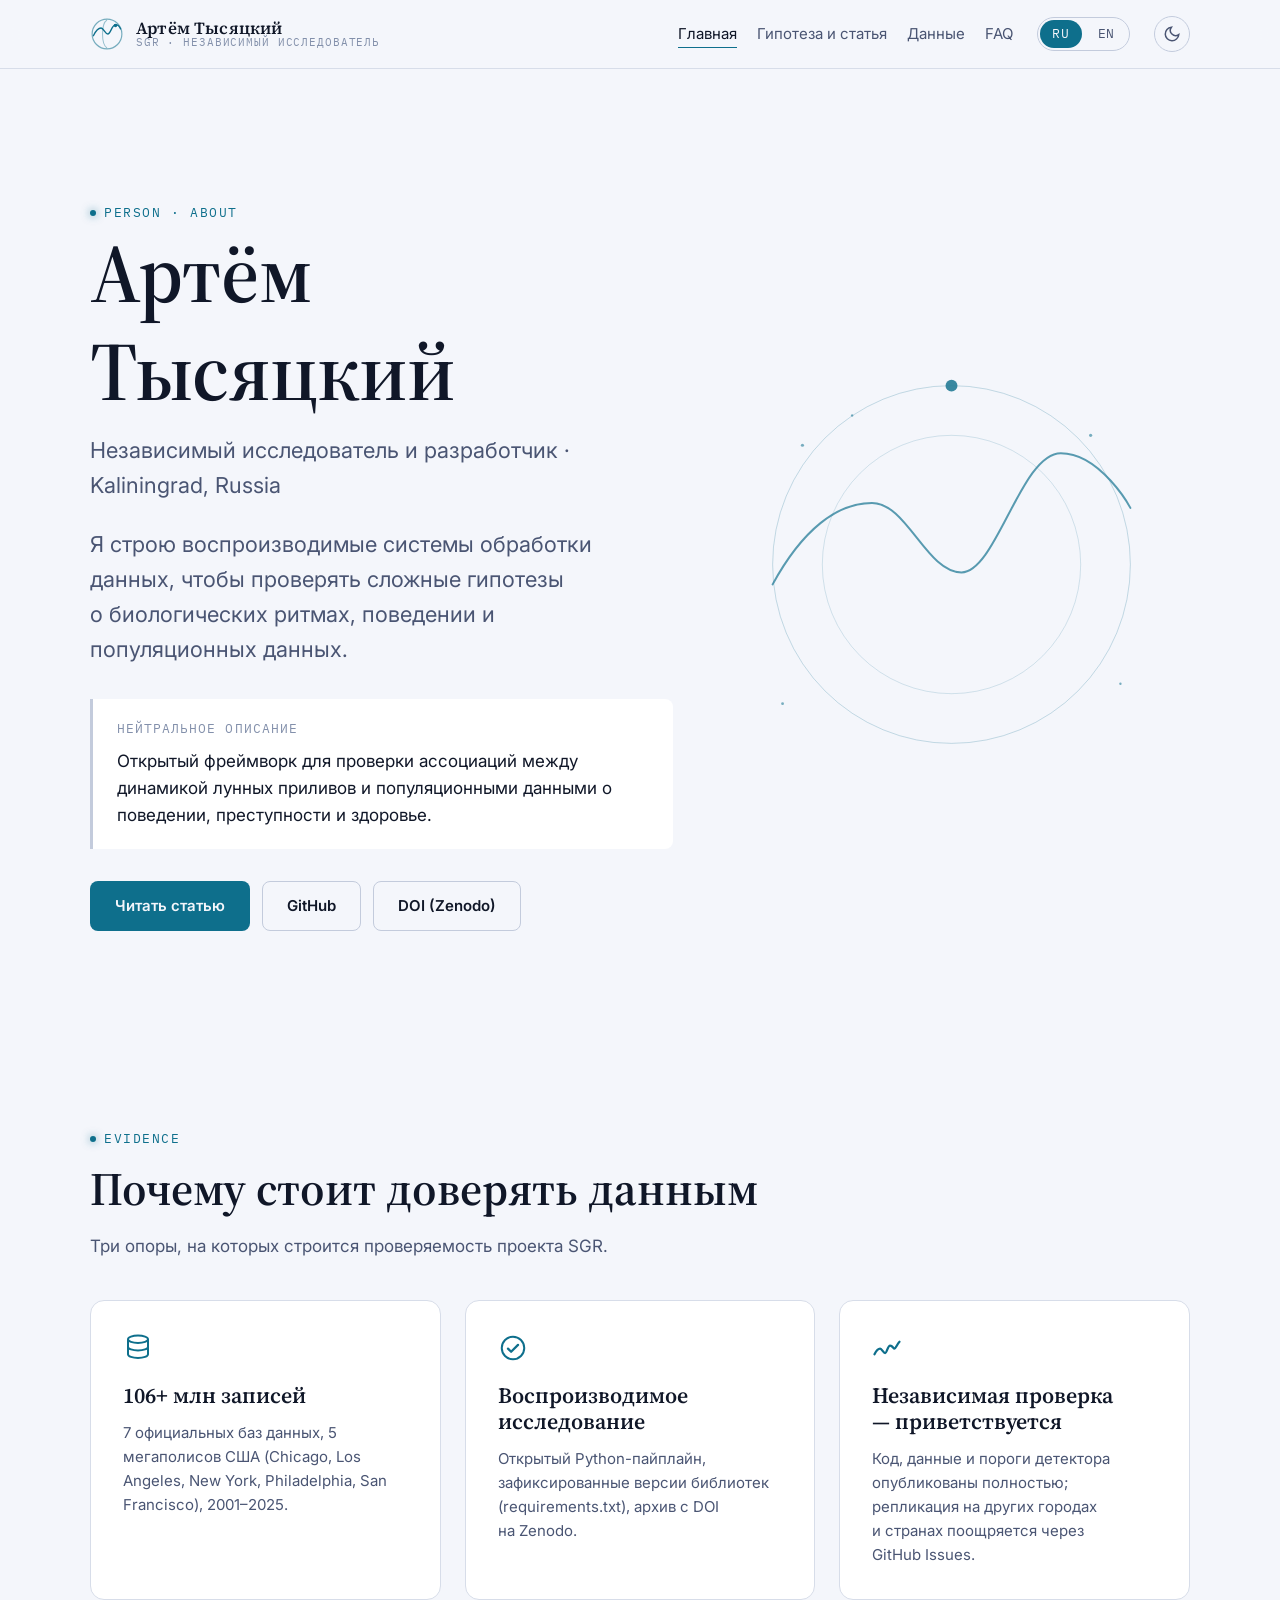
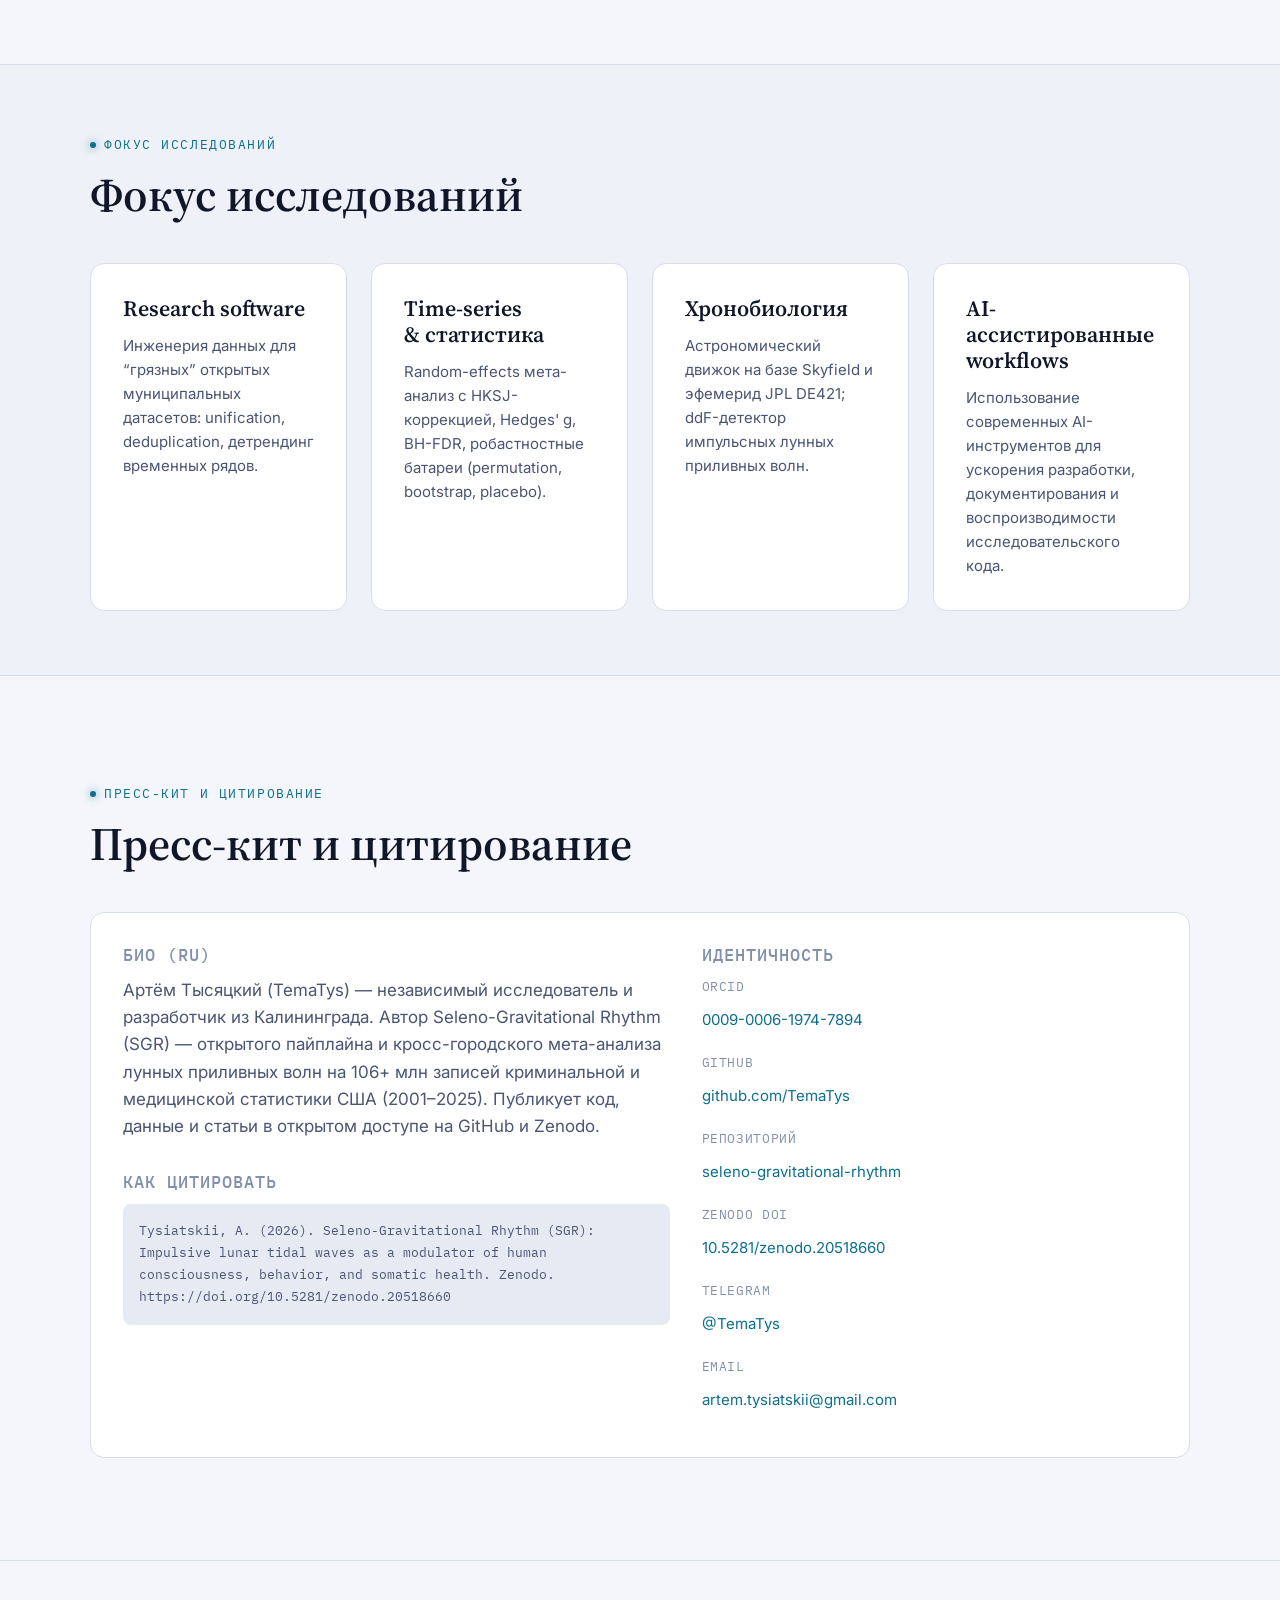
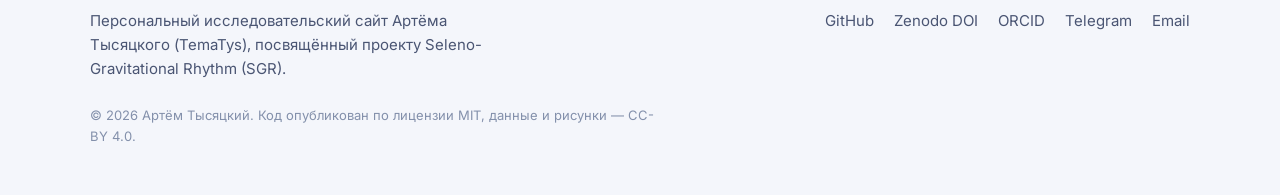
==== index.html @ 23eddc2a "Add files via upload" ====
<!DOCTYPE html>
<html lang="ru">
<head>
<meta charset="UTF-8">
<meta name="viewport" content="width=device-width, initial-scale=1.0">
<title>Артём Тысяцкий — независимый исследователь, автор Seleno-Gravitational Rhythm (SGR)</title>
<meta name="description" content="Артём Тысяцкий (TemaTys) — независимый исследователь и разработчик из Калининграда. Автор SGR: открытого пайплайна и кросс-городского мета-анализа 106+ млн записей о лунных приливных волнах, поведении и здоровье.">
<link rel="canonical" href="https://tysiatskii.com/">
<link rel="alternate" hreflang="ru" href="https://tysiatskii.com/">
<link rel="alternate" hreflang="en" href="https://tysiatskii.com/en/">
<link rel="alternate" hreflang="x-default" href="https://tysiatskii.com/">
<meta name="robots" content="index, follow, max-image-preview:large">
<meta property="og:type" content="profile">
<meta property="og:title" content="Артём Тысяцкий — независимый исследователь, автор Seleno-Gravitational Rhythm (SGR)">
<meta property="og:description" content="Артём Тысяцкий (TemaTys) — независимый исследователь и разработчик из Калининграда. Автор SGR: открытого пайплайна и кросс-городского мета-анализа 106+ млн записей о лунных приливных волнах, поведении и здоровье.">
<meta property="og:url" content="https://tysiatskii.com/">
<meta property="og:image" content="https://tysiatskii.com/assets/img/og-cover.png">
<meta property="og:locale" content="ru_RU">
<meta name="twitter:card" content="summary_large_image">
<meta name="twitter:title" content="Артём Тысяцкий — независимый исследователь, автор Seleno-Gravitational Rhythm (SGR)">
<meta name="twitter:description" content="Артём Тысяцкий (TemaTys) — независимый исследователь и разработчик из Калининграда. Автор SGR: открытого пайплайна и кросс-городского мета-анализа 106+ млн записей о лунных приливных волнах, поведении и здоровье.">
<meta name="twitter:image" content="https://tysiatskii.com/assets/img/og-cover.png">
<link rel="icon" type="image/png" sizes="32x32" href="assets/img/favicon-32.png">
<link rel="apple-touch-icon" href="assets/img/apple-touch-icon.png">
<link rel="preconnect" href="https://fonts.googleapis.com">
<link rel="preconnect" href="https://fonts.gstatic.com" crossorigin>
<link href="https://fonts.googleapis.com/css2?family=Source+Serif+4:opsz,wght@8..60,400;8..60,600;8..60,700&family=Inter:wght@400;500;600;700&family=IBM+Plex+Mono:wght@400;500&display=swap" rel="stylesheet">
<link rel="stylesheet" href="assets/css/tokens.css">
<link rel="stylesheet" href="assets/css/base.css">
<link rel="stylesheet" href="assets/css/main.css">
<script type="application/ld+json">{"@context": "https://schema.org", "@type": "Person", "@id": "https://tysiatskii.com/#person", "name": "Artem Tysiatskii", "alternateName": ["Артём Тысяцкий", "TemaTys"], "jobTitle": "Independent researcher and software developer", "description": "Артём Тысяцкий (TemaTys) — независимый исследователь и разработчик из Калининграда. Автор Seleno-Gravitational Rhythm (SGR) — открытого пайплайна и кросс-городского мета-анализа лунных приливных волн на 106+ млн записей криминальной и медицинской статистики США (2001–2025). Публикует код, данные и статьи в открытом доступе на GitHub и Zenodo.", "url": "https://tysiatskii.com/", "email": "mailto:artem.tysiatskii@gmail.com", "address": {"@type": "PostalAddress", "addressLocality": "Kaliningrad", "addressCountry": "RU"}, "sameAs": ["https://github.com/TemaTys", "https://github.com/TemaTys/seleno-gravitational-rhythm", "https://orcid.org/0009-0006-1974-7894", "https://doi.org/10.5281/zenodo.20518660", "https://t.me/TemaTys"]}</script>
</head>
<body>
<a class="skip-link" href="#main">Перейти к содержимому</a>
<header class="site-header" data-site-header>
  <div class="wrap site-header__inner">
    <a class="brand" href="index.html">
      <svg class="brand__mark" viewBox="0 0 40 40" fill="none" xmlns="http://www.w3.org/2000/svg" aria-hidden="true">
  <circle cx="20" cy="20" r="17.5" stroke="currentColor" stroke-width="1.4" opacity="0.55"/>
  <path d="M20 3.5C13 8 13 32 20 36.5" stroke="currentColor" stroke-width="1.2" opacity="0.4"/>
  <path d="M4 22c3-6 6-9 9-9s5 7 8 7 5-11 9-11 6 5 6 5" stroke="currentColor" stroke-width="1.6" stroke-linecap="round" stroke-linejoin="round"/>
  <circle cx="30" cy="10" r="2" fill="currentColor"/>
</svg>
      <span class="brand__text">
        <span class="brand__name">Артём Тысяцкий</span>
        <span class="brand__tag">SGR &middot; Независимый исследователь</span>
      </span>
    </a>
    <nav class="main-nav" aria-label="Primary">
      <ul class="main-nav__list">
          <li><a href="index.html" aria-current="page">Главная</a></li>
          <li><a href="hypothesis/index.html">Гипотеза и статья</a></li>
          <li><a href="data/index.html">Данные</a></li>
          <li><a href="faq/index.html">FAQ</a></li>
      </ul>
      <div class="lang-switch" role="group" aria-label="Language">
          <a href="index.html" aria-current="true">RU</a>
          <a href="en/index.html" aria-current="false">EN</a>
        </div>
      <button class="theme-toggle" data-theme-toggle aria-label="Toggle theme" type="button"></button>
      <button class="nav-toggle" data-nav-toggle aria-label="Toggle menu" aria-expanded="false" type="button">
        <svg width="20" height="20" viewBox="0 0 24 24" fill="none" stroke="currentColor" stroke-width="2"><path d="M3 6h18M3 12h18M3 18h18"/></svg>
      </button>
    </nav>
  </div>
</header>
<main id="main">

<section class="hero">
  <div class="wrap hero__grid" style="grid-template-columns: 1.1fr 0.9fr;">
    <div>
      <span class="eyebrow">Person &middot; About</span>
      <h1>Артём Тысяцкий</h1>
      <p style="font-size:var(--text-lg);color:var(--color-text-muted);margin-top:var(--space-3)">Независимый исследователь и разработчик &middot; Kaliningrad, Russia</p>
      <p class="hero__lede">Я строю воспроизводимые системы обработки данных, чтобы проверять сложные гипотезы о биологических ритмах, поведении и популяционных данных.</p>
      <div class="voice-block" style="margin-top:var(--space-8)">
        <span class="voice-block__label">Нейтральное описание</span>
        <p style="margin-top:0">Открытый фреймворк для проверки ассоциаций между динамикой лунных приливов и популяционными данными о поведении, преступности и здоровье.</p>
      </div>
      <div class="btn-row" style="margin-top:var(--space-8)">
        <a class="btn btn--primary" href="hypothesis/index.html">Читать статью</a>
        <a class="btn btn--outline" href="https://github.com/TemaTys/seleno-gravitational-rhythm">GitHub</a>
        <a class="btn btn--outline" href="https://doi.org/10.5281/zenodo.20518660">DOI (Zenodo)</a>
      </div>
    </div>
    <div class="hero__visual">
      <svg class="orbit-svg" viewBox="0 0 480 480" fill="none" xmlns="http://www.w3.org/2000/svg" role="img" aria-label="">
  <circle cx="240" cy="240" r="180" stroke="currentColor" stroke-width="1" opacity="0.25"/>
  <circle cx="240" cy="240" r="130" stroke="currentColor" stroke-width="1" opacity="0.18"/>
  <circle cx="240" cy="60" r="6" fill="currentColor" opacity="0.9"/>
  <path d="M60 260c30-55 65-82 100-82s55 70 90 70 60-120 100-120 70 55 70 55"
        stroke="currentColor" stroke-width="2" stroke-linecap="round" fill="none" opacity="0.75"/>
  <g opacity="0.6">
    <circle cx="90" cy="120" r="1.6" fill="currentColor"/>
    <circle cx="140" cy="90" r="1.2" fill="currentColor"/>
    <circle cx="380" cy="110" r="1.6" fill="currentColor"/>
    <circle cx="410" cy="360" r="1.2" fill="currentColor"/>
    <circle cx="70" cy="380" r="1.4" fill="currentColor"/>
  </g>
</svg>
    </div>
  </div>
</section>

<section class="section section--tight">
  <div class="wrap">
    <div class="section-head">
      <span class="eyebrow">Evidence</span>
      <h2>Почему стоит доверять данным</h2>
      <p>Три опоры, на которых строится проверяемость проекта SGR.</p>
    </div>
    <div class="card-grid">
      <div class="card">
        <svg class="card__icon" viewBox="0 0 24 24" fill="none" xmlns="http://www.w3.org/2000/svg" aria-hidden="true">
  <ellipse cx="12" cy="5" rx="8" ry="3" stroke="currentColor" stroke-width="1.6"/>
  <path d="M4 5v6c0 1.7 3.6 3 8 3s8-1.3 8-3V5M4 11v6c0 1.7 3.6 3 8 3s8-1.3 8-3v-6" stroke="currentColor" stroke-width="1.6"/>
</svg>
        <h3>106+ млн записей</h3>
        <p>7 официальных баз данных, 5 мегаполисов США (Chicago, Los Angeles, New York, Philadelphia, San Francisco), 2001–2025.</p>
      </div>
      <div class="card">
        <svg class="card__icon" viewBox="0 0 24 24" fill="none" xmlns="http://www.w3.org/2000/svg" aria-hidden="true">
  <circle cx="12" cy="12" r="9" stroke="currentColor" stroke-width="1.6"/>
  <path d="M8 12.5l2.5 2.5L16 9.5" stroke="currentColor" stroke-width="1.8" stroke-linecap="round" stroke-linejoin="round"/>
</svg>
        <h3>Воспроизводимое исследование</h3>
        <p>Открытый Python-пайплайн, зафиксированные версии библиотек (requirements.txt), архив с DOI на Zenodo.</p>
      </div>
      <div class="card">
        <svg class="card__icon" viewBox="0 0 24 24" fill="none" xmlns="http://www.w3.org/2000/svg" aria-hidden="true">
  <path d="M2 17c1.5-3 3-4.5 4.5-4.5S9 16 10.5 16s2-6 4-6 2.5 2.5 3.5 2.5S20 9 22 7" stroke="currentColor" stroke-width="1.8" stroke-linecap="round"/>
</svg>
        <h3>Независимая проверка — приветствуется</h3>
        <p>Код, данные и пороги детектора опубликованы полностью; репликация на других городах и странах поощряется через GitHub Issues.</p>
      </div>
    </div>
  </div>
</section>

<section class="section section--tight" style="background:var(--color-surface-2);border-top:1px solid var(--color-divider);border-bottom:1px solid var(--color-divider);">
  <div class="wrap">
    <div class="section-head">
      <span class="eyebrow">Фокус исследований</span>
      <h2>Фокус исследований</h2>
    </div>
    <div class="card-grid card-grid--4">
        <div class="card">
          <h3>Research software</h3>
          <p>Инженерия данных для “грязных” открытых муниципальных датасетов: unification, deduplication, детрендинг временных рядов.</p>
        </div>
        <div class="card">
          <h3>Time-series & статистика</h3>
          <p>Random-effects мета-анализ с HKSJ-коррекцией, Hedges' g, BH-FDR, робастностные батареи (permutation, bootstrap, placebo).</p>
        </div>
        <div class="card">
          <h3>Хронобиология</h3>
          <p>Астрономический движок на базе Skyfield и эфемерид JPL DE421; ddF-детектор импульсных лунных приливных волн.</p>
        </div>
        <div class="card">
          <h3>AI-ассистированные workflows</h3>
          <p>Использование современных AI-инструментов для ускорения разработки, документирования и воспроизводимости исследовательского кода.</p>
        </div>
    </div>
  </div>
</section>

<section class="section">
  <div class="wrap">
    <div class="section-head">
      <span class="eyebrow">Пресс-кит и цитирование</span>
      <h2>Пресс-кит и цитирование</h2>
    </div>
    <div class="kit">
      <div>
        <h3>Био (RU)</h3>
        <p style="color:var(--color-text-muted)">Артём Тысяцкий (TemaTys) — независимый исследователь и разработчик из Калининграда. Автор Seleno-Gravitational Rhythm (SGR) — открытого пайплайна и кросс-городского мета-анализа лунных приливных волн на 106+ млн записей криминальной и медицинской статистики США (2001–2025). Публикует код, данные и статьи в открытом доступе на GitHub и Zenodo.</p>
        <h3 style="margin-top:var(--space-8)">Как цитировать</h3>
        <div class="citation-block">Tysiatskii, A. (2026). Seleno-Gravitational Rhythm (SGR): Impulsive lunar tidal waves as a modulator of human consciousness, behavior, and somatic health. Zenodo. https://doi.org/10.5281/zenodo.20518660</div>
      </div>
      <div>
        <h3>Идентичность</h3>
        <dl class="identity-list">
          <dt>ORCID</dt>
          <dd><a href="https://orcid.org/0009-0006-1974-7894">0009-0006-1974-7894</a></dd>
          <dt>GitHub</dt>
          <dd><a href="https://github.com/TemaTys">github.com/TemaTys</a></dd>
          <dt>Репозиторий</dt>
          <dd><a href="https://github.com/TemaTys/seleno-gravitational-rhythm">seleno-gravitational-rhythm</a></dd>
          <dt>Zenodo DOI</dt>
          <dd><a href="https://doi.org/10.5281/zenodo.20518660">10.5281/zenodo.20518660</a></dd>
          <dt>Telegram</dt>
          <dd><a href="https://t.me/TemaTys">@TemaTys</a></dd>
          <dt>Email</dt>
          <dd><a href="mailto:artem.tysiatskii@gmail.com">artem.tysiatskii@gmail.com</a></dd>
        </dl>
      </div>
    </div>
  </div>
</section>

</main>
<footer class="site-footer">
  <div class="wrap site-footer__inner">
    <p style="max-width:46ch">Персональный исследовательский сайт Артёма Тысяцкого (TemaTys), посвящённый проекту Seleno-Gravitational Rhythm (SGR).</p>
    <div class="footer-links">
        <a href="https://github.com/TemaTys/seleno-gravitational-rhythm" target="_blank" rel="noopener noreferrer">GitHub</a>
        <a href="https://doi.org/10.5281/zenodo.20518660" target="_blank" rel="noopener noreferrer">Zenodo DOI</a>
        <a href="https://orcid.org/0009-0006-1974-7894" target="_blank" rel="noopener noreferrer">ORCID</a>
        <a href="https://t.me/TemaTys" target="_blank" rel="noopener noreferrer">Telegram</a>
        <a href="mailto:artem.tysiatskii@gmail.com" target="_blank" rel="noopener noreferrer">Email</a>
    </div>
  </div>
  <div class="wrap"><p class="note" style="margin-top:var(--space-6)">© <span data-year>2026</span> Артём Тысяцкий. Код опубликован по лицензии MIT, данные и рисунки — CC-BY 4.0.</p></div>
</footer>
<script src="assets/js/main.js"></script>
<script data-pplx-inline-edit>
(function () {
  if (window === window.top) return;

  const allowedParentOrigins = ["https://www.perplexity.ai","https://perplexity.ai","https://testing.perplexity.ai","https://staging.perplexity.ai","https://*.preview.i.perplexity.ai","http://perplexity.localhost","http://localhost:1420","http://127.0.0.1:1420","http://localhost:3000","http://127.0.0.1:3000","http://localhost:5173","http://127.0.0.1:5173"];
  const MAX_FONT_BYTES = 500 * 1024;
  const MAX_TOTAL_FONT_BYTES = 2 * 1024 * 1024;
  let scrollForwarding = false;
  let scrollRaf = 0;
  let trustedTopOrigin = null;

  // Allow entries like "https://*.preview.i.perplexity.ai" — the wildcard
  // matches a single DNS label (no dots), so "https://*.foo" cannot stretch
  // across multiple labels.
  function matchesAllowedOrigin(origin) {
    if (!origin) return false;
    for (const entry of allowedParentOrigins) {
      if (!entry.includes("*")) {
        if (entry === origin) return true;
        continue;
      }
      const pattern = new RegExp(
        "^" +
          entry.replace(/[.+?^${}()|[\]\\]/g, "\\$&").replace(/\*/g, "[^.]+") +
          "$",
      );
      if (pattern.test(origin)) return true;
    }
    return false;
  }

  // Trust decision: when the sender is same-origin-visible (event.origin is a
  // real origin like https://www.perplexity.ai) we trust event.origin directly.
  // When event.origin is "null" (opaque broker srcdoc), we fall back to the
  // broker's stamped `parentOrigin` to identify the top window. The fallback
  // is claim-only — we rely on the browser's native `targetOrigin` enforcement
  // on the response path (see postToTrustedTop) to ensure replies can't be
  // delivered to anyone but the actual top window of that claimed origin.
  function getTrustedParentOrigin(event) {
    const forwardedParentOrigin =
      typeof event.data.parentOrigin === "string" ? event.data.parentOrigin : null;
    const parentOrigin = event.origin === "null" ? forwardedParentOrigin : event.origin;
    return matchesAllowedOrigin(parentOrigin) ? parentOrigin : null;
  }

  // All responses go to window.top with targetOrigin = the allowlisted origin.
  // An attacker that iframes us inside their own null-origin broker can claim
  // any parentOrigin they like, but the browser will drop the reply whenever
  // the real top's origin doesn't match — so the screenshot never leaves.
  function postToTrustedTop(message) {
    if (!trustedTopOrigin) return;
    try {
      window.top.postMessage(message, trustedTopOrigin);
    } catch (_error) {}
  }

  function inlineAll(original, clone) {
    if (original.nodeType !== 1 || clone.nodeType !== 1) return;

    try {
      const computedStyle = getComputedStyle(original);
      // cssText on a computed style is the serialized declaration in modern
      // Chromium/Safari — a single read beats enumerating ~400 longhand
      // properties. Firefox returns "" here, so we fall back on empty.
      const serialized = computedStyle.cssText;
      if (serialized) {
        clone.style.cssText = serialized;
      } else {
        const parts = new Array(computedStyle.length);
        for (let index = 0; index < computedStyle.length; index += 1) {
          const property = computedStyle[index];
          parts[index] = `${property}:${computedStyle.getPropertyValue(property)};`;
        }
        clone.style.cssText = parts.join("");
      }
    } catch (_error) {}

    const originalChildren = original.children;
    const clonedChildren = clone.children;
    for (
      let index = 0;
      index < originalChildren.length && index < clonedChildren.length;
      index += 1
    ) {
      inlineAll(originalChildren[index], clonedChildren[index]);
    }
  }

  function extractFontUrl(srcValue) {
    const matches = [
      ...srcValue.matchAll(
        /url\(["']?([^"')]+)["']?\)(?:\s*format\(["']?([^"')]+)["']?\))?/gi,
      ),
    ];
    if (matches.length === 0) return null;
    const woff2 = matches.find((m) => m[2] && m[2].toLowerCase().includes("woff2"));
    if (woff2) return woff2[1];
    const woff = matches.find((m) => m[2] && m[2].toLowerCase().includes("woff"));
    if (woff) return woff[1];
    return matches[0][1];
  }

  // Cache resolved font URL -> data URI across captures. Fonts on a page
  // essentially never change, and a batch run emits multiple captures back to
  // back — without this we'd refetch + re-base64 every time.
  const fontDataUriCache = new Map();
  const SRC_DECLARATION_RE = /src\s*:\s*[^;}]+/i;

  async function fetchAsDataUri(url) {
    if (fontDataUriCache.has(url)) return fontDataUriCache.get(url);
    let dataUri = null;
    try {
      const response = await fetch(url, { mode: "cors", credentials: "omit" });
      if (response.ok) {
        const blob = await response.blob();
        if (blob.size <= MAX_FONT_BYTES) {
          dataUri = await new Promise((resolve) => {
            const reader = new FileReader();
            reader.onloadend = () =>
              resolve(typeof reader.result === "string" ? reader.result : null);
            reader.onerror = () => resolve(null);
            reader.readAsDataURL(blob);
          });
        }
      }
    } catch (_error) {
      dataUri = null;
    }
    fontDataUriCache.set(url, dataUri);
    return dataUri;
  }

  function collectFontFaceRuleTexts() {
    const rules = [];
    for (const sheet of document.styleSheets) {
      let cssRules;
      try {
        cssRules = sheet.cssRules;
      } catch (_error) {
        continue;
      }
      if (!cssRules) continue;
      for (const rule of cssRules) {
        const cssText = rule.cssText || "";
        if (cssText.startsWith("@font-face")) rules.push(cssText);
      }
    }
    return rules;
  }

  async function buildInlinedFontCss() {
    const ruleTexts = collectFontFaceRuleTexts();
    if (ruleTexts.length === 0) return null;

    const resolved = ruleTexts.map((cssText) => {
      if (!SRC_DECLARATION_RE.test(cssText)) return null;
      const srcMatch = cssText.match(/src\s*:\s*([^;}]+)[;}]/i);
      if (!srcMatch) return null;
      const url = extractFontUrl(srcMatch[1]);
      if (!url) return null;
      try {
        return { cssText, url: new URL(url, document.baseURI).href };
      } catch (_error) {
        return null;
      }
    });

    const dataUris = await Promise.all(
      resolved.map((entry) => (entry ? fetchAsDataUri(entry.url) : Promise.resolve(null))),
    );

    const inlined = [];
    let totalBytes = 0;
    for (let index = 0; index < resolved.length; index += 1) {
      const entry = resolved[index];
      const dataUri = dataUris[index];
      if (!entry || !dataUri) continue;
      const approxBytes = dataUri.length * 0.75;
      if (totalBytes + approxBytes > MAX_TOTAL_FONT_BYTES) break;
      totalBytes += approxBytes;
      inlined.push(entry.cssText.replace(SRC_DECLARATION_RE, `src: url("${dataUri}")`));
    }
    return inlined.length > 0 ? inlined.join("\n") : null;
  }

  function stripExternal(clone) {
    const images = clone.querySelectorAll("img");
    for (let index = 0; index < images.length; index += 1) {
      const src = images[index].getAttribute("src");
      if (src && !src.startsWith("data:")) images[index].removeAttribute("src");
    }

    const elements = clone.querySelectorAll("*");
    for (let index = 0; index < elements.length; index += 1) {
      const style = elements[index].style.cssText;
      if (style && style.includes("url(")) {
        elements[index].style.cssText = style.replace(
          /url\(["']?(?!data:)[^)"']*["']?\)/gi,
          "none",
        );
      }
    }
  }

  function emitScroll() {
    scrollRaf = 0;
    if (!scrollForwarding) return;
    postToTrustedTop({
      type: "INLINE_EDIT_SCROLL",
      scrollX: window.scrollX,
      scrollY: window.scrollY,
    });
  }

  window.addEventListener(
    "scroll",
    function () {
      if (!scrollForwarding || scrollRaf) return;
      scrollRaf = requestAnimationFrame(emitScroll);
    },
    { passive: true, capture: true },
  );

  async function handleCaptureRequest(event) {
    const requestId = event.data.requestId;
    const scrollX = window.scrollX;
    const scrollY = window.scrollY;
    const width = window.innerWidth;
    const height = window.innerHeight;

    function postResult(dataUrl) {
      postToTrustedTop({
        type: "INLINE_EDIT_SCREENSHOT_RESULT",
        requestId,
        dataUrl,
        scrollX,
        scrollY,
      });
    }

    try {
      // Wait for any pending web fonts to resolve so both inline metrics and
      // the @font-face inlining below see the same loaded faces.
      if (document.fonts && document.fonts.ready) {
        try {
          await document.fonts.ready;
        } catch (_error) {}
      }

      const clone = document.documentElement.cloneNode(true);
      inlineAll(document.documentElement, clone);

      const removedNodes = clone.querySelectorAll("script,link[rel=\"stylesheet\"],style");
      for (let index = 0; index < removedNodes.length; index += 1) {
        removedNodes[index].remove();
      }

      stripExternal(clone);

      // Re-embed web fonts as data-URI @font-face rules so the SVG rasterizer
      // can resolve them — external font URLs aren't fetched during
      // foreignObject rendering, which would otherwise force a fallback face
      // and change text metrics.
      const inlinedFontCss = await buildInlinedFontCss();
      if (inlinedFontCss) {
        const styleEl = document.createElement("style");
        styleEl.textContent = inlinedFontCss;
        const head = clone.querySelector("head");
        if (head) head.appendChild(styleEl);
        else clone.insertBefore(styleEl, clone.firstChild);
      }

      const html = new XMLSerializer().serializeToString(clone);
      const svg =
        `<svg xmlns="http://www.w3.org/2000/svg" width="${width}" height="${height}">` +
        '<foreignObject width="100%" height="100%">' +
        `<div xmlns="http://www.w3.org/1999/xhtml" style="width:${width}px;height:${height}px;overflow:hidden">` +
        `<div style="position:relative;left:-${scrollX}px;top:-${scrollY}px">` +
        html +
        "</div></div></foreignObject></svg>";
      const svgUrl = `data:image/svg+xml;charset=utf-8,${encodeURIComponent(svg)}`;
      const image = new Image();
      image.onload = function () {
        const canvas = document.createElement("canvas");
        canvas.width = width;
        canvas.height = height;
        canvas.getContext("2d").drawImage(image, 0, 0);
        postResult(canvas.toDataURL("image/png"));
      };
      image.onerror = function () {
        postResult(null);
      };
      image.src = svgUrl;
    } catch (_error) {
      postResult(null);
    }
  }

  window.addEventListener("message", function (event) {
    if (!event.data) return;
    // Only accept messages from the direct parent frame. Blocks sibling /
    // unrelated-window postMessage senders that could otherwise reach us.
    if (event.source !== window.parent) return;

    const trustedParentOrigin = getTrustedParentOrigin(event);
    if (!trustedParentOrigin) return;
    trustedTopOrigin = trustedParentOrigin;

    if (event.data.type === "INLINE_EDIT_SCROLL_START") {
      scrollForwarding = true;
      emitScroll();
      return;
    }

    if (event.data.type === "INLINE_EDIT_SCROLL_STOP") {
      scrollForwarding = false;
      if (scrollRaf) cancelAnimationFrame(scrollRaf);
      scrollRaf = 0;
      return;
    }

    if (event.data.type !== "INLINE_EDIT_CAPTURE_REQUEST") return;

    handleCaptureRequest(event);
  });
})();


</script></body>
</html>
---- assets/css/tokens.css ----
/* ==========================================================================
   SGR / Artem Tysiatskii — Design Tokens
   Theme: astronomical observatory — deep graphite/night-sky, cold silver accent.
   Serif display (scientific authority) + precise grotesk body.
   ========================================================================== */

:root {
  /* ---- Type scale (fluid clamp) ---- */
  --text-xs: clamp(0.75rem, 0.72rem + 0.15vw, 0.8125rem);
  --text-sm: clamp(0.875rem, 0.83rem + 0.2vw, 0.9375rem);
  --text-base: clamp(1rem, 0.96rem + 0.2vw, 1.0625rem);
  --text-lg: clamp(1.125rem, 1.05rem + 0.4vw, 1.375rem);
  --text-xl: clamp(1.4rem, 1.2rem + 1vw, 1.9rem);
  --text-2xl: clamp(1.9rem, 1.4rem + 2vw, 2.9rem);
  --text-3xl: clamp(2.4rem, 1.5rem + 3.2vw, 4rem);
  --text-hero: clamp(2.6rem, 1.2rem + 5vw, 5.2rem);

  /* ---- Spacing (4px base) ---- */
  --space-1: 0.25rem;
  --space-2: 0.5rem;
  --space-3: 0.75rem;
  --space-4: 1rem;
  --space-5: 1.25rem;
  --space-6: 1.5rem;
  --space-8: 2rem;
  --space-10: 2.5rem;
  --space-12: 3rem;
  --space-16: 4rem;
  --space-20: 5rem;
  --space-24: 6rem;
  --space-32: 8rem;

  /* ---- Fonts ---- */
  --font-display: 'Source Serif 4', 'Iowan Old Style', Georgia, serif;
  --font-body: 'Inter', 'Helvetica Neue', Arial, sans-serif;
  --font-mono: 'IBM Plex Mono', 'SFMono-Regular', Consolas, monospace;

  /* ---- Radius ---- */
  --radius-sm: 0.25rem;
  --radius-md: 0.5rem;
  --radius-lg: 0.875rem;
  --radius-full: 9999px;

  /* ---- Transitions ---- */
  --transition-interactive: 180ms cubic-bezier(0.16, 1, 0.3, 1);

  /* ---- Content widths ---- */
  --content-narrow: 640px;
  --content-default: 960px;
  --content-wide: 1180px;
  --content-prose: 700px;
}

/* ---- Color: Observatory theme ---- */
:root,
[data-theme='dark'] {
  /* Surfaces — deep graphite / night-sky blue */
  --color-bg: #0a0e17;
  --color-surface: #10151f;
  --color-surface-2: #141b28;
  --color-surface-offset: #182030;
  --color-surface-offset-2: #1c2536;
  --color-surface-dynamic: #212c40;
  --color-divider: #263049;
  --color-border: #2c3752;

  /* Text — starlight scale */
  --color-text: #e7ecf5;
  --color-text-muted: #9aa7c2;
  --color-text-faint: #5e6b87;
  --color-text-inverse: #0a0e17;

  /* Primary accent — lunar silver / ice blue */
  --color-primary: #8fd4e8;
  --color-primary-hover: #b4e3f1;
  --color-primary-active: #d8f0f8;
  --color-primary-highlight: #1c3542;

  /* Secondary accent — moon silver (neutral) */
  --color-silver: #c7cede;
  --color-silver-highlight: #232a3d;

  /* Semantic: warning / error / success — muted, scientific, not decorative */
  --color-warning: #d9a15b;
  --color-warning-highlight: #332a1c;
  --color-error: #d9748a;
  --color-error-highlight: #33202a;
  --color-success: #7cbf9e;
  --color-success-highlight: #1c332a;

  /* Data-viz secondary hues (charts/tables only) */
  --color-blue: #6f9fd8;
  --color-gold: #cfae6a;

  --shadow-sm: 0 1px 3px oklch(0 0 0 / 0.35);
  --shadow-md: 0 6px 20px oklch(0 0 0 / 0.4);
  --shadow-lg: 0 20px 48px oklch(0 0 0 / 0.5);
}

/* Light mode — dawn-over-observatory: cool pale surfaces, same navy text logic inverted */
[data-theme='light'] {
  --color-bg: #f4f6fb;
  --color-surface: #ffffff;
  --color-surface-2: #eef1f8;
  --color-surface-offset: #e6eaf3;
  --color-surface-offset-2: #dde3ef;
  --color-surface-dynamic: #d3dae9;
  --color-divider: #d7dde9;
  --color-border: #c3cbdc;

  --color-text: #101728;
  --color-text-muted: #4a5573;
  --color-text-faint: #8390ab;
  --color-text-inverse: #f4f6fb;

  --color-primary: #0e6f8c;
  --color-primary-hover: #0a5670;
  --color-primary-active: #07404f;
  --color-primary-highlight: #dcedf2;

  --color-silver: #4a5573;
  --color-silver-highlight: #e6eaf3;

  --color-warning: #9a6423;
  --color-warning-highlight: #f3e6d1;
  --color-error: #a63c53;
  --color-error-highlight: #f5dde2;
  --color-success: #2f7256;
  --color-success-highlight: #dcefe4;

  --color-blue: #2f6fa8;
  --color-gold: #96772c;

  --shadow-sm: 0 1px 2px oklch(0.2 0.02 250 / 0.08);
  --shadow-md: 0 4px 14px oklch(0.2 0.02 250 / 0.1);
  --shadow-lg: 0 16px 40px oklch(0.2 0.02 250 / 0.14);
}

@media (prefers-color-scheme: light) {
  :root:not([data-theme]) {
    --color-bg: #f4f6fb;
    --color-surface: #ffffff;
    --color-surface-2: #eef1f8;
    --color-surface-offset: #e6eaf3;
    --color-surface-offset-2: #dde3ef;
    --color-surface-dynamic: #d3dae9;
    --color-divider: #d7dde9;
    --color-border: #c3cbdc;
    --color-text: #101728;
    --color-text-muted: #4a5573;
    --color-text-faint: #8390ab;
    --color-text-inverse: #f4f6fb;
    --color-primary: #0e6f8c;
    --color-primary-hover: #0a5670;
    --color-primary-active: #07404f;
    --color-primary-highlight: #dcedf2;
    --color-silver: #4a5573;
    --color-silver-highlight: #e6eaf3;
    --color-warning: #9a6423;
    --color-warning-highlight: #f3e6d1;
    --color-error: #a63c53;
    --color-error-highlight: #f5dde2;
    --color-success: #2f7256;
    --color-success-highlight: #dcefe4;
    --color-blue: #2f6fa8;
    --color-gold: #96772c;
    --shadow-sm: 0 1px 2px oklch(0.2 0.02 250 / 0.08);
    --shadow-md: 0 4px 14px oklch(0.2 0.02 250 / 0.1);
    --shadow-lg: 0 16px 40px oklch(0.2 0.02 250 / 0.14);
  }
}
---- assets/css/base.css ----
/* base.css — reset & foundational rules */
*,
*::before,
*::after {
  box-sizing: border-box;
  margin: 0;
  padding: 0;
}

html {
  -moz-text-size-adjust: none;
  -webkit-text-size-adjust: none;
  text-size-adjust: none;
  -webkit-font-smoothing: antialiased;
  -moz-osx-font-smoothing: grayscale;
  text-rendering: optimizeLegibility;
  scroll-behavior: smooth;
  hanging-punctuation: first last;
  scroll-padding-top: var(--space-16);
}

body {
  min-height: 100dvh;
  line-height: 1.6;
  font-family: var(--font-body);
  font-size: var(--text-base);
  color: var(--color-text);
  background-color: var(--color-bg);
}

img,
picture,
video,
canvas,
svg {
  display: block;
  max-width: 100%;
  height: auto;
}
ul[role='list'],
ol[role='list'] {
  list-style: none;
}
input,
button,
textarea,
select {
  font: inherit;
  color: inherit;
}

h1,
h2,
h3,
h4,
h5,
h6 {
  text-wrap: balance;
  line-height: 1.18;
  font-family: var(--font-display);
  font-weight: 600;
}
p,
li,
figcaption {
  text-wrap: pretty;
  max-width: 72ch;
}

::selection {
  background: color-mix(in oklab, var(--color-primary) 30%, transparent);
  color: var(--color-text);
}

:focus-visible {
  outline: 2px solid var(--color-primary);
  outline-offset: 3px;
  border-radius: var(--radius-sm);
}

@media (prefers-reduced-motion: reduce) {
  *,
  *::before,
  *::after {
    animation-duration: 0.01ms !important;
    animation-iteration-count: 1 !important;
    transition-duration: 0.01ms !important;
    scroll-behavior: auto !important;
  }
}

button {
  cursor: pointer;
  background: none;
  border: none;
}
table {
  border-collapse: collapse;
  width: 100%;
}

a,
button,
[role='button'],
[role='link'],
input,
textarea,
select {
  transition:
    color var(--transition-interactive),
    background var(--transition-interactive),
    border-color var(--transition-interactive),
    box-shadow var(--transition-interactive);
}

.sr-only {
  position: absolute;
  width: 1px;
  height: 1px;
  padding: 0;
  margin: -1px;
  overflow: hidden;
  clip: rect(0, 0, 0, 0);
  white-space: nowrap;
  border-width: 0;
}
---- assets/css/main.css ----
/* main.css — layout & components for SGR / Artem Tysiatskii */

/* ---------- Base link color (body copy links) ---------- */
.article a:not(.btn),
.faq-item a:not(.btn),
.card p a:not(.btn),
.voice-block a:not(.btn),
.hero__lede a:not(.btn),
.article__lead a:not(.btn) {
  color: var(--color-primary);
  text-decoration-color: color-mix(in oklab, var(--color-primary) 40%, transparent);
}
.article a:not(.btn):hover,
.faq-item a:not(.btn):hover,
.card p a:not(.btn):hover,
.voice-block a:not(.btn):hover,
.hero__lede a:not(.btn):hover,
.article__lead a:not(.btn):hover {
  color: var(--color-primary-hover);
}

/* ---------- Utility layout ---------- */
.wrap {
  width: 100%;
  max-width: var(--content-wide);
  margin-inline: auto;
  padding-inline: clamp(var(--space-5), 4vw, var(--space-10));
}
.wrap--prose {
  max-width: var(--content-prose);
}
.wrap--default {
  max-width: var(--content-default);
}

.section {
  padding-block: clamp(var(--space-16), 8vw, var(--space-32));
  position: relative;
}
.section--tight {
  padding-block: clamp(var(--space-10), 5vw, var(--space-20));
}

.stack > * + * {
  margin-top: var(--space-4);
}
.stack-lg > * + * {
  margin-top: var(--space-8);
}

.eyebrow {
  display: inline-flex;
  align-items: center;
  gap: var(--space-2);
  font-family: var(--font-mono);
  font-size: var(--text-xs);
  letter-spacing: 0.12em;
  text-transform: uppercase;
  color: var(--color-primary);
}
.eyebrow::before {
  content: '';
  width: 6px;
  height: 6px;
  border-radius: var(--radius-full);
  background: var(--color-primary);
  box-shadow: 0 0 8px color-mix(in oklab, var(--color-primary) 70%, transparent);
}

/* ---------- Background: starfield + orbital curve motif ---------- */
body {
  background-image:
    radial-gradient(1px 1px at 8% 12%, color-mix(in oklab, var(--color-text) 55%, transparent) 50%, transparent 100%),
    radial-gradient(1px 1px at 22% 68%, color-mix(in oklab, var(--color-text) 45%, transparent) 50%, transparent 100%),
    radial-gradient(1.5px 1.5px at 41% 24%, color-mix(in oklab, var(--color-text) 60%, transparent) 50%, transparent 100%),
    radial-gradient(1px 1px at 63% 82%, color-mix(in oklab, var(--color-text) 40%, transparent) 50%, transparent 100%),
    radial-gradient(1.5px 1.5px at 78% 18%, color-mix(in oklab, var(--color-text) 55%, transparent) 50%, transparent 100%),
    radial-gradient(1px 1px at 91% 55%, color-mix(in oklab, var(--color-text) 45%, transparent) 50%, transparent 100%),
    radial-gradient(1px 1px at 35% 92%, color-mix(in oklab, var(--color-text) 40%, transparent) 50%, transparent 100%),
    radial-gradient(1px 1px at 12% 45%, color-mix(in oklab, var(--color-text) 35%, transparent) 50%, transparent 100%);
  background-repeat: no-repeat;
  background-attachment: fixed;
  opacity: 1;
}
[data-theme='light'] body {
  background-image: none;
}

/* ---------- Header ---------- */
.site-header {
  position: sticky;
  top: 0;
  z-index: 50;
  background: color-mix(in oklab, var(--color-bg) 88%, transparent);
  backdrop-filter: blur(14px);
  border-bottom: 1px solid var(--color-divider);
}
.site-header__inner {
  display: flex;
  align-items: center;
  justify-content: space-between;
  gap: var(--space-4);
  padding-block: var(--space-4);
}
.brand {
  display: flex;
  align-items: center;
  gap: var(--space-3);
  color: var(--color-text);
  text-decoration: none;
}
.brand__mark {
  width: 34px;
  height: 34px;
  color: var(--color-primary);
  flex-shrink: 0;
}
.brand__text {
  display: flex;
  flex-direction: column;
  line-height: 1.1;
}
.brand__name {
  font-family: var(--font-display);
  font-size: var(--text-base);
  font-weight: 600;
  letter-spacing: 0.01em;
}
.brand__tag {
  font-family: var(--font-mono);
  font-size: 0.68rem;
  letter-spacing: 0.08em;
  color: var(--color-text-faint);
  text-transform: uppercase;
}

.main-nav {
  display: flex;
  align-items: center;
  gap: var(--space-6);
}
.main-nav__list {
  display: flex;
  align-items: center;
  gap: var(--space-5);
  list-style: none;
}
.main-nav__list a {
  font-size: var(--text-sm);
  color: var(--color-text-muted);
  text-decoration: none;
  padding-block: var(--space-1);
  border-bottom: 1px solid transparent;
}
.main-nav__list a:hover,
.main-nav__list a[aria-current='page'] {
  color: var(--color-text);
  border-bottom-color: var(--color-primary);
}

.lang-switch {
  display: flex;
  align-items: center;
  gap: var(--space-1);
  font-family: var(--font-mono);
  font-size: var(--text-xs);
  border: 1px solid var(--color-border);
  border-radius: var(--radius-full);
  padding: 2px;
}
.lang-switch a {
  display: inline-flex;
  padding: var(--space-1) var(--space-3);
  border-radius: var(--radius-full);
  color: var(--color-text-muted);
  text-decoration: none;
  letter-spacing: 0.05em;
}
.lang-switch a[aria-current='true'] {
  background: var(--color-primary);
  color: var(--color-text-inverse);
}

.nav-toggle {
  display: none;
  width: 40px;
  height: 40px;
  align-items: center;
  justify-content: center;
  color: var(--color-text);
  border: 1px solid var(--color-border);
  border-radius: var(--radius-md);
}

@media (max-width: 760px) {
  .site-header__inner {
    flex-wrap: wrap;
  }
  .brand__tag {
    display: none;
  }
  .main-nav {
    gap: var(--space-2);
  }
  .main-nav__list {
    display: none;
  }
  .nav-toggle {
    display: inline-flex;
  }
  .site-header.is-open {
    position: sticky;
  }
  .site-header.is-open .main-nav__list {
    display: flex;
    position: absolute;
    top: 100%;
    left: 0;
    right: 0;
    flex-direction: column;
    align-items: flex-start;
    gap: 0;
    background: var(--color-surface);
    border-bottom: 1px solid var(--color-divider);
    padding: var(--space-4) clamp(var(--space-5), 4vw, var(--space-10));
    z-index: 60;
  }
  .site-header.is-open .main-nav__list a {
    display: block;
    width: 100%;
    padding-block: var(--space-3);
    border-bottom: 1px solid var(--color-divider);
  }
  .lang-switch {
    order: 1;
  }
  .theme-toggle {
    order: 2;
    width: 34px;
    height: 34px;
    flex-shrink: 0;
  }
  .nav-toggle {
    order: 3;
    width: 34px;
    height: 34px;
    flex-shrink: 0;
  }
}

@media (max-width: 400px) {
  .lang-switch {
    font-size: 0.68rem;
  }
  .brand__name {
    font-size: 0.85rem;
  }
}

/* ---------- Buttons ---------- */
.btn {
  display: inline-flex;
  align-items: center;
  gap: var(--space-2);
  font-size: var(--text-sm);
  font-weight: 600;
  padding: var(--space-3) var(--space-6);
  border-radius: var(--radius-md);
  text-decoration: none;
  border: 1px solid transparent;
  white-space: nowrap;
}
.article a.btn--primary,
.faq-item a.btn--primary,
.card p a.btn--primary,
.voice-block a.btn--primary,
.hero__lede a.btn--primary,
.article__lead a.btn--primary,
.btn--primary {
  background: var(--color-primary);
  color: var(--color-text-inverse);
}
.btn--primary:hover {
  background: var(--color-primary-hover);
}
.article a.btn--outline,
.faq-item a.btn--outline,
.card p a.btn--outline,
.voice-block a.btn--outline,
.hero__lede a.btn--outline,
.article__lead a.btn--outline,
.btn--outline {
  border-color: var(--color-border);
  color: var(--color-text);
}
.btn--outline:hover {
  border-color: var(--color-primary);
  color: var(--color-primary);
}
.btn-row {
  display: flex;
  flex-wrap: wrap;
  gap: var(--space-3);
}

/* ---------- Hero ---------- */
.hero {
  padding-block: clamp(var(--space-20), 12vw, var(--space-32));
  position: relative;
  overflow: hidden;
}
.hero__grid {
  display: grid;
  gap: var(--space-10);
  align-items: center;
}
.hero__eyebrow {
  margin-bottom: var(--space-5);
}
.hero h1 {
  font-size: var(--text-hero);
  letter-spacing: -0.01em;
}
.hero__lede {
  font-size: var(--text-lg);
  color: var(--color-text-muted);
  max-width: 62ch;
  margin-top: var(--space-6);
}
.hero__visual {
  position: relative;
}

.orbit-svg {
  width: 100%;
  height: auto;
  color: var(--color-primary);
  opacity: 0.9;
}

@media (max-width: 760px) {
  .hero__grid {
    grid-template-columns: 1fr !important;
  }
  .hero__visual {
    display: none;
  }
}

/* ---------- Cards ---------- */
.card-grid {
  display: grid;
  grid-template-columns: repeat(3, 1fr);
  gap: var(--space-6);
}
.card-grid--4 {
  grid-template-columns: repeat(4, 1fr);
}
@media (max-width: 960px) {
  .card-grid--4 {
    grid-template-columns: repeat(2, 1fr);
  }
}
@media (max-width: 860px) {
  .card-grid {
    grid-template-columns: 1fr;
  }
}
@media (max-width: 560px) {
  .card-grid--4 {
    grid-template-columns: 1fr;
  }
}
.card {
  background: var(--color-surface);
  border: 1px solid var(--color-divider);
  border-radius: var(--radius-lg);
  padding: var(--space-8);
}
.card__icon {
  width: 30px;
  height: 30px;
  color: var(--color-primary);
  margin-bottom: var(--space-5);
}
.card h3 {
  font-size: var(--text-lg);
  margin-bottom: var(--space-3);
}
.card p {
  color: var(--color-text-muted);
  font-size: var(--text-sm);
}

/* ---------- Section headings ---------- */
.section-head {
  max-width: 62ch;
  margin-bottom: var(--space-10);
}
.section-head h2 {
  font-size: var(--text-2xl);
  margin-top: var(--space-3);
}
.section-head p {
  color: var(--color-text-muted);
  margin-top: var(--space-4);
}

/* ---------- Voice blocks (three voices: neutral / hypothesis / results) ---------- */
.voice-block {
  border-left: 3px solid var(--color-border);
  padding: var(--space-5) var(--space-6);
  border-radius: 0 var(--radius-md) var(--radius-md) 0;
  background: var(--color-surface);
  margin-block: var(--space-6);
}
.voice-block__label {
  font-family: var(--font-mono);
  font-size: var(--text-xs);
  text-transform: uppercase;
  letter-spacing: 0.08em;
  color: var(--color-text-faint);
  display: block;
  margin-bottom: var(--space-2);
}
.voice-block--hypothesis {
  border-left-color: var(--color-primary);
  background: var(--color-primary-highlight);
}
.voice-block--hypothesis .voice-block__label {
  color: var(--color-primary);
}
.voice-block--results {
  border-left-color: var(--color-success);
  background: var(--color-success-highlight);
}
.voice-block--results .voice-block__label {
  color: var(--color-success);
}
.voice-block--limits {
  border-left-color: var(--color-warning);
  background: var(--color-warning-highlight);
}
.voice-block--limits .voice-block__label {
  color: var(--color-warning);
}

/* ---------- Article / long-form ---------- */
.article {
  max-width: var(--content-prose);
  margin-inline: auto;
}
.article h2 {
  font-size: var(--text-xl);
  margin-top: var(--space-16);
  padding-top: var(--space-6);
  border-top: 1px solid var(--color-divider);
}
.article > h2:first-of-type,
.article__lead + h2 {
  border-top: none;
  padding-top: 0;
}
.article h3 {
  font-size: var(--text-lg);
  margin-top: var(--space-10);
}
.article p {
  margin-top: var(--space-4);
  color: var(--color-text);
}
.article p.muted {
  color: var(--color-text-muted);
}
.article ul,
.article ol {
  margin-top: var(--space-4);
  padding-left: 1.3em;
}
.article ul {
  list-style: disc;
}
.article ol {
  list-style: decimal;
}
.article li {
  margin-top: var(--space-2);
}
.article li::marker {
  color: var(--color-primary);
}
.article figure {
  margin-block: var(--space-10);
}
.article figcaption {
  font-size: var(--text-sm);
  color: var(--color-text-muted);
  margin-top: var(--space-3);
  max-width: none;
}
.article__lead {
  font-size: var(--text-lg);
  color: var(--color-text-muted);
}
.toc {
  background: var(--color-surface);
  border: 1px solid var(--color-divider);
  border-radius: var(--radius-lg);
  padding: var(--space-6);
  margin-top: var(--space-10);
}
.toc__title {
  font-family: var(--font-mono);
  font-size: var(--text-xs);
  text-transform: uppercase;
  letter-spacing: 0.08em;
  color: var(--color-text-faint);
  margin-bottom: var(--space-3);
}
.toc ol {
  list-style: none;
  padding-left: 0;
  counter-reset: toc;
  columns: 1;
}
.toc li {
  counter-increment: toc;
  margin-top: var(--space-2);
  font-size: var(--text-sm);
}
.toc li::before {
  content: counter(toc) '. ';
  color: var(--color-primary);
  font-family: var(--font-mono);
}
.toc a {
  color: var(--color-text-muted);
  text-decoration: none;
}
.toc a:hover {
  color: var(--color-primary);
}

/* ---------- Figures ---------- */
.figure-card {
  background: var(--color-surface);
  border: 1px solid var(--color-divider);
  border-radius: var(--radius-lg);
  padding: var(--space-5);
}
.figure-card img {
  border-radius: var(--radius-md);
  background: #fff;
}

/* ---------- Tables ---------- */
.table-scroll {
  overflow-x: auto;
  border: 1px solid var(--color-divider);
  border-radius: var(--radius-lg);
}
.data-table {
  width: 100%;
  min-width: 760px;
  font-size: var(--text-sm);
  border-collapse: collapse;
}
.data-table--compact {
  min-width: 0;
}
.data-table caption {
  text-align: left;
  padding: var(--space-4) var(--space-5);
  font-size: var(--text-xs);
  color: var(--color-text-faint);
  border-bottom: 1px solid var(--color-divider);
}
.data-table th,
.data-table td {
  padding: var(--space-3) var(--space-4);
  text-align: left;
  border-bottom: 1px solid var(--color-divider);
  vertical-align: top;
}
.data-table thead th {
  font-family: var(--font-mono);
  font-size: var(--text-xs);
  text-transform: uppercase;
  letter-spacing: 0.05em;
  color: var(--color-text-faint);
  background: var(--color-surface-offset);
  position: sticky;
  top: 0;
}
.data-table tbody tr:hover {
  background: var(--color-surface-offset);
}
.tier-badge {
  display: inline-flex;
  align-items: center;
  font-family: var(--font-mono);
  font-size: var(--text-xs);
  padding: 2px 8px;
  border-radius: var(--radius-full);
  border: 1px solid var(--color-border);
  white-space: nowrap;
}
.tier-badge--1 {
  color: var(--color-primary);
  border-color: color-mix(in oklab, var(--color-primary) 50%, var(--color-border));
}
.tier-badge--2 {
  color: var(--color-silver);
}
.tier-badge--3 {
  color: var(--color-text-muted);
}
.effect-neg {
  color: var(--color-success);
}
.effect-pos {
  color: var(--color-warning);
}
.cell-pending {
  color: var(--color-text-faint);
  font-style: italic;
}

/* ---------- Data table: filters & badges ---------- */
.table-summary {
  display: flex;
  flex-wrap: wrap;
  align-items: baseline;
  justify-content: space-between;
  gap: var(--space-3);
  margin-bottom: var(--space-4);
  font-size: var(--text-sm);
  color: var(--color-text-muted);
}
.filter-bar {
  display: flex;
  flex-direction: column;
  gap: var(--space-3);
  margin-bottom: var(--space-6);
}
.filter-group {
  display: flex;
  flex-wrap: wrap;
  gap: var(--space-2);
  align-items: center;
}
.filter-group__label {
  font-family: var(--font-mono);
  font-size: var(--text-xs);
  text-transform: uppercase;
  letter-spacing: 0.05em;
  color: var(--color-text-faint);
  margin-right: var(--space-2);
  flex: 0 0 auto;
}
.filter-chip {
  display: inline-flex;
  align-items: center;
  gap: 6px;
  padding: 6px 12px;
  border-radius: var(--radius-full);
  border: 1px solid var(--color-border);
  background: var(--color-surface);
  color: var(--color-text-muted);
  font-size: var(--text-xs);
  cursor: pointer;
  transition: border-color 0.15s ease, color 0.15s ease, background 0.15s ease;
  line-height: 1.3;
}
.filter-chip:hover {
  border-color: var(--color-primary);
  color: var(--color-text);
}
.filter-chip.is-active {
  background: var(--color-primary-highlight);
  border-color: var(--color-primary);
  color: var(--color-primary);
}
.filter-chip__count {
  font-family: var(--font-mono);
  color: var(--color-text-faint);
  font-size: 0.7rem;
}
.filter-chip.is-active .filter-chip__count {
  color: var(--color-primary);
}
.source-badge {
  display: inline-flex;
  align-items: center;
  gap: 5px;
  font-family: var(--font-mono);
  font-size: var(--text-xs);
  padding: 2px 8px;
  border-radius: var(--radius-full);
  border: 1px solid var(--color-border);
  white-space: nowrap;
}
.source-badge--cross_city {
  color: var(--color-blue);
  border-color: color-mix(in oklab, var(--color-blue) 45%, var(--color-border));
}
.source-badge--single_db {
  color: var(--color-primary);
  border-color: color-mix(in oklab, var(--color-primary) 45%, var(--color-border));
}
.source-badge--google_trends {
  color: var(--color-gold);
  border-color: color-mix(in oklab, var(--color-gold) 45%, var(--color-border));
}
.check-badge {
  display: inline-flex;
  align-items: center;
  gap: 4px;
  font-size: var(--text-xs);
  white-space: nowrap;
  cursor: default;
}
.check-badge--ok {
  color: var(--color-success);
}
.check-badge--flag {
  color: var(--color-warning);
  border-bottom: 1px dotted var(--color-warning);
}
.data-table td.is-muted {
  color: var(--color-text-faint);
}
.data-table .row-label {
  font-weight: 600;
  color: var(--color-text);
}
.data-table .row-sub {
  display: block;
  font-family: var(--font-mono);
  font-size: 0.7rem;
  color: var(--color-text-faint);
  margin-top: 2px;
}
.data-table__empty {
  text-align: center;
  color: var(--color-text-faint);
  padding: var(--space-8) var(--space-4);
}

/* ---------- FAQ ---------- */
.faq-list {
  max-width: var(--content-prose);
  margin-inline: auto;
}
.faq-item {
  border-bottom: 1px solid var(--color-divider);
  padding-block: var(--space-6);
}
.faq-item h3 {
  font-size: var(--text-lg);
  margin-bottom: var(--space-3);
}
.faq-item p {
  color: var(--color-text-muted);
}

/* ---------- Press / citation kit ---------- */
.kit {
  background: var(--color-surface);
  border: 1px solid var(--color-divider);
  border-radius: var(--radius-lg);
  padding: var(--space-8);
  display: grid;
  gap: var(--space-8);
  grid-template-columns: minmax(0, 1.2fr) minmax(0, 1fr);
  max-width: 100%;
}
.kit > div {
  min-width: 0;
}
@media (max-width: 860px) {
  .kit {
    grid-template-columns: 1fr;
  }
}
.kit h3 {
  font-size: var(--text-base);
  font-family: var(--font-mono);
  text-transform: uppercase;
  letter-spacing: 0.06em;
  color: var(--color-text-faint);
  margin-bottom: var(--space-3);
  font-weight: 500;
}
.citation-block {
  font-family: var(--font-mono);
  font-size: var(--text-xs);
  line-height: 1.7;
  color: var(--color-text-muted);
  background: var(--color-surface-offset);
  border-radius: var(--radius-md);
  padding: var(--space-4);
  overflow-wrap: anywhere;
  word-break: break-word;
}
.identity-list {
  display: grid;
  gap: var(--space-2);
}
.identity-list a,
.identity-list span {
  font-size: var(--text-sm);
  color: var(--color-text);
}
.identity-list a {
  color: var(--color-primary);
  text-decoration: none;
}
.identity-list a:hover {
  text-decoration: underline;
}
.identity-list dt {
  font-family: var(--font-mono);
  font-size: var(--text-xs);
  color: var(--color-text-faint);
  text-transform: uppercase;
  letter-spacing: 0.05em;
}
.identity-list dd {
  margin-bottom: var(--space-3);
  overflow-wrap: anywhere;
  word-break: break-word;
}

/* ---------- Footer ---------- */
.site-footer {
  border-top: 1px solid var(--color-divider);
  padding-block: var(--space-12);
}
.site-footer__inner {
  display: flex;
  flex-wrap: wrap;
  justify-content: space-between;
  gap: var(--space-6);
  font-size: var(--text-sm);
  color: var(--color-text-muted);
}
.site-footer a {
  color: var(--color-text-muted);
  text-decoration: none;
}
.site-footer a:hover {
  color: var(--color-primary);
}
.footer-links {
  display: flex;
  gap: var(--space-5);
  flex-wrap: wrap;
}
.theme-toggle {
  display: inline-flex;
  align-items: center;
  justify-content: center;
  width: 36px;
  height: 36px;
  border: 1px solid var(--color-border);
  border-radius: var(--radius-full);
  color: var(--color-text-muted);
}
.theme-toggle:hover {
  color: var(--color-primary);
  border-color: var(--color-primary);
}

/* ---------- Misc ---------- */
.divider-orbit {
  width: 100%;
  height: 64px;
  color: var(--color-border);
  opacity: 0.7;
  margin-block: var(--space-4);
}
.note {
  font-size: var(--text-xs);
  color: var(--color-text-faint);
}
.skip-link {
  position: absolute;
  left: -9999px;
  top: 0;
  background: var(--color-primary);
  color: var(--color-text-inverse);
  padding: var(--space-2) var(--space-4);
  z-index: 100;
}
.skip-link:focus {
  left: var(--space-4);
  top: var(--space-4);
}
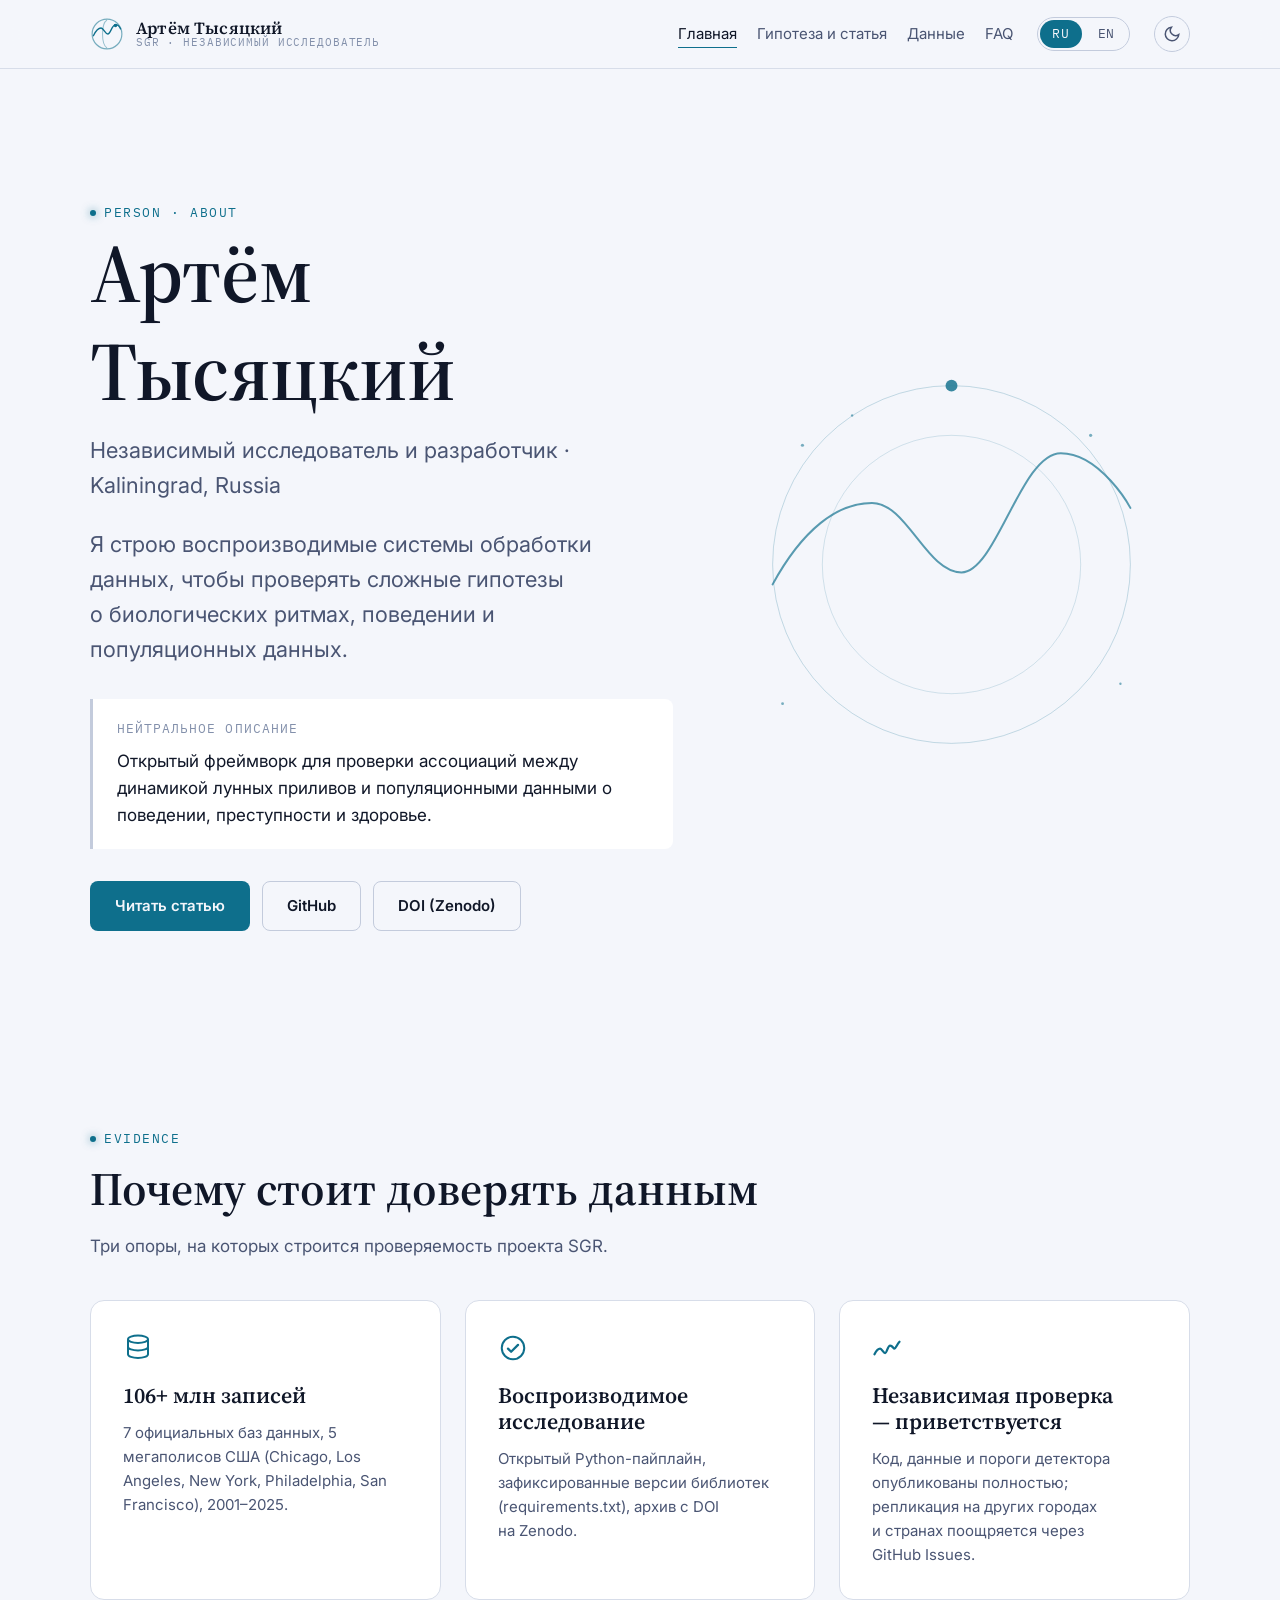
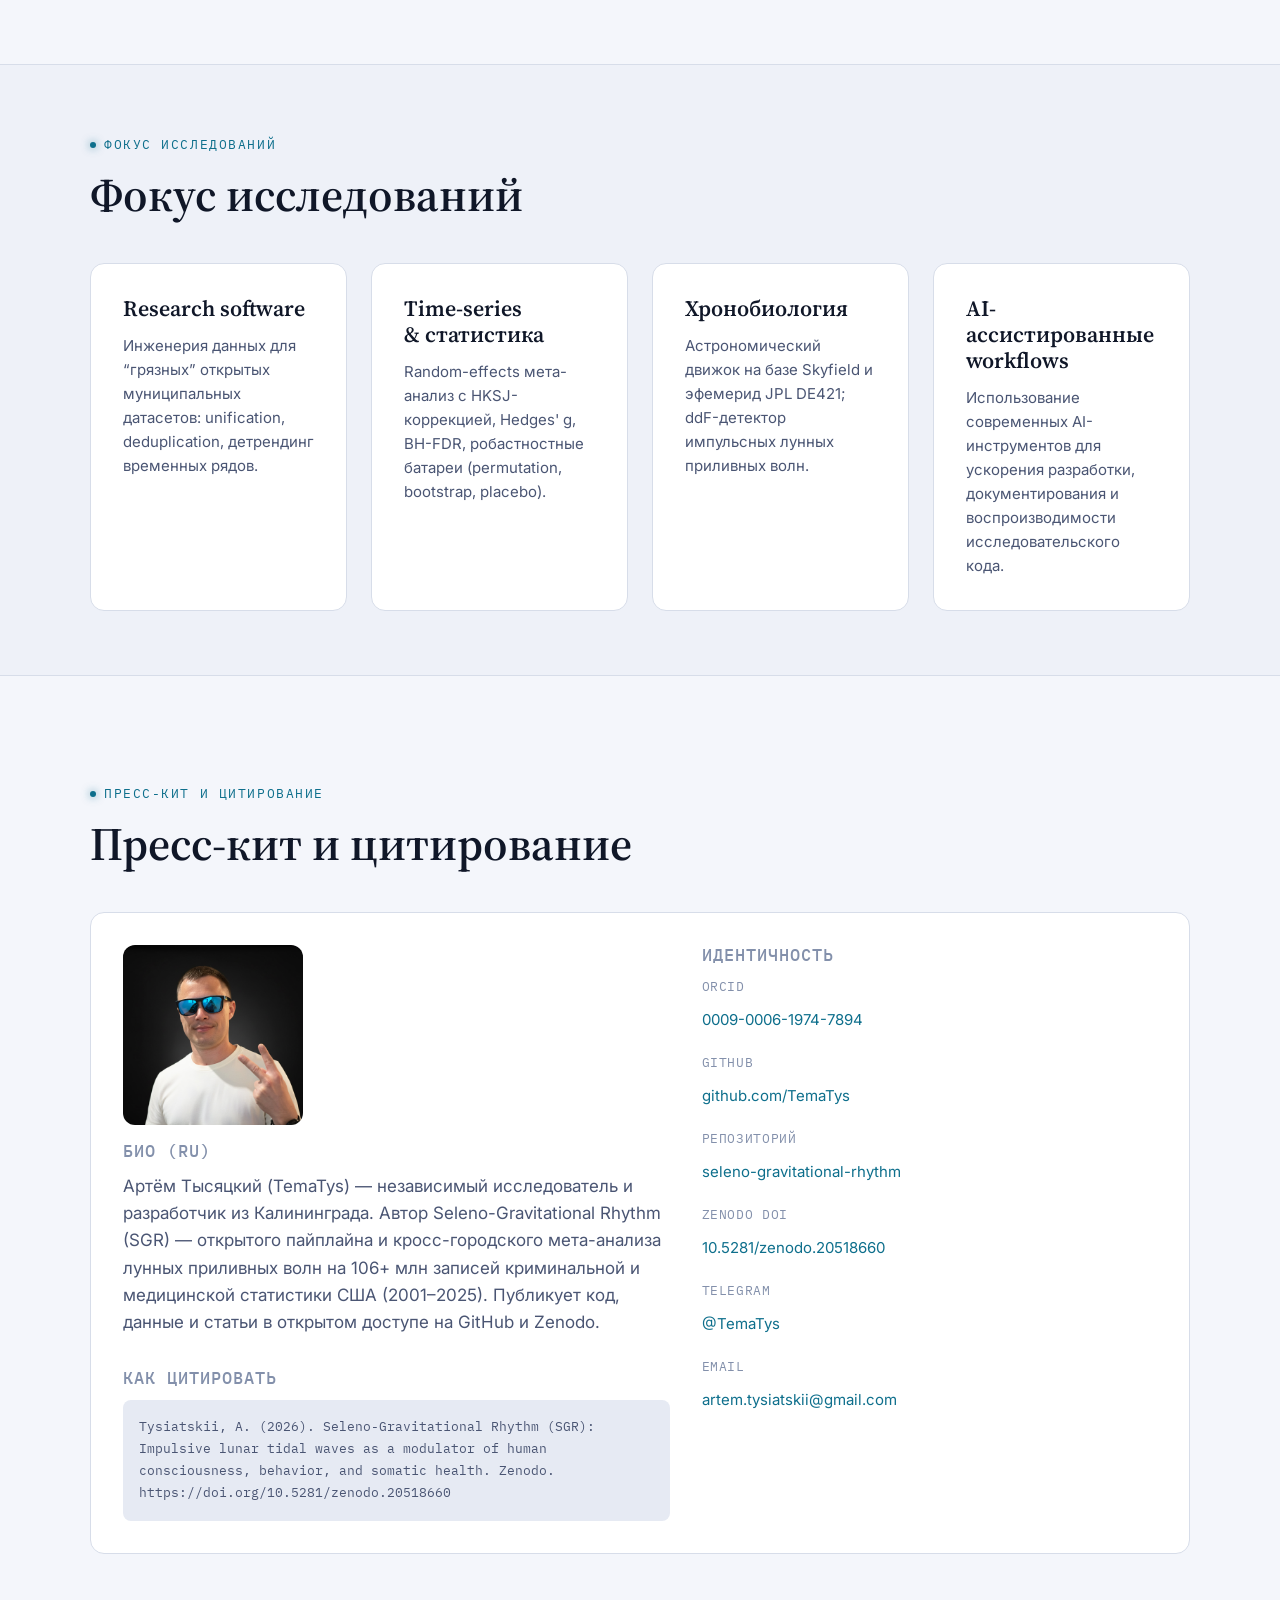
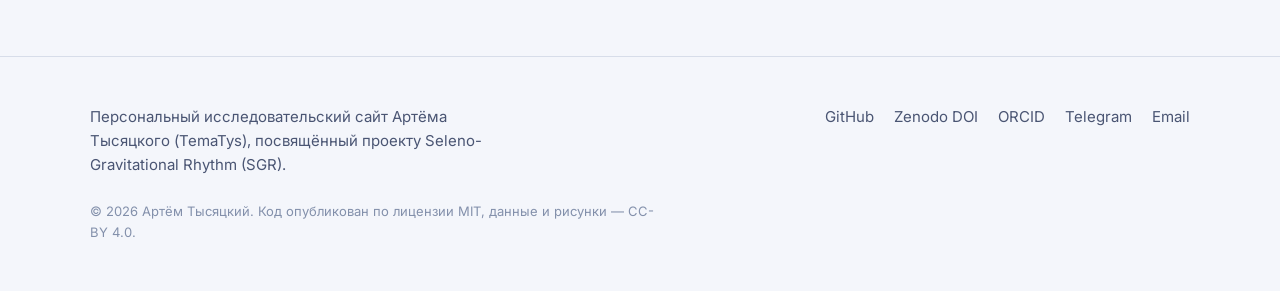
==== commit 4c91c2be: "Add files via upload" ====
--- a/index.html
+++ b/index.html
@@ -28,7 +28,7 @@
 <link rel="stylesheet" href="assets/css/tokens.css">
 <link rel="stylesheet" href="assets/css/base.css">
 <link rel="stylesheet" href="assets/css/main.css">
-<script type="application/ld+json">{"@context": "https://schema.org", "@type": "Person", "@id": "https://tysiatskii.com/#person", "name": "Artem Tysiatskii", "alternateName": ["Артём Тысяцкий", "TemaTys"], "jobTitle": "Independent researcher and software developer", "description": "Артём Тысяцкий (TemaTys) — независимый исследователь и разработчик из Калининграда. Автор Seleno-Gravitational Rhythm (SGR) — открытого пайплайна и кросс-городского мета-анализа лунных приливных волн на 106+ млн записей криминальной и медицинской статистики США (2001–2025). Публикует код, данные и статьи в открытом доступе на GitHub и Zenodo.", "url": "https://tysiatskii.com/", "email": "mailto:artem.tysiatskii@gmail.com", "address": {"@type": "PostalAddress", "addressLocality": "Kaliningrad", "addressCountry": "RU"}, "sameAs": ["https://github.com/TemaTys", "https://github.com/TemaTys/seleno-gravitational-rhythm", "https://orcid.org/0009-0006-1974-7894", "https://doi.org/10.5281/zenodo.20518660", "https://t.me/TemaTys"]}</script>
+<script type="application/ld+json">{"@context": "https://schema.org", "@type": "Person", "@id": "https://tysiatskii.com/#person", "name": "Artem Tysiatskii", "alternateName": ["Артём Тысяцкий", "TemaTys"], "jobTitle": "Independent researcher and software developer", "description": "Артём Тысяцкий (TemaTys) — независимый исследователь и разработчик из Калининграда. Автор Seleno-Gravitational Rhythm (SGR) — открытого пайплайна и кросс-городского мета-анализа лунных приливных волн на 106+ млн записей криминальной и медицинской статистики США (2001–2025). Публикует код, данные и статьи в открытом доступе на GitHub и Zenodo.", "url": "https://tysiatskii.com/", "image": "https://tysiatskii.com/assets/img/artem-tysiatskii.jpg", "email": "mailto:artem.tysiatskii@gmail.com", "address": {"@type": "PostalAddress", "addressLocality": "Kaliningrad", "addressCountry": "RU"}, "sameAs": ["https://github.com/TemaTys", "https://github.com/TemaTys/seleno-gravitational-rhythm", "https://orcid.org/0009-0006-1974-7894", "https://doi.org/10.5281/zenodo.20518660", "https://t.me/TemaTys"]}</script>
 </head>
 <body>
 <a class="skip-link" href="#main">Перейти к содержимому</a>
@@ -172,6 +172,7 @@
     </div>
     <div class="kit">
       <div>
+		<img src="assets/img/artem-tysiatskii.jpg" alt="Артём Тысяцкий" style="width:180px;height:180px;object-fit:cover;border-radius:12px;margin-bottom:16px;">
         <h3>Био (RU)</h3>
         <p style="color:var(--color-text-muted)">Артём Тысяцкий (TemaTys) — независимый исследователь и разработчик из Калининграда. Автор Seleno-Gravitational Rhythm (SGR) — открытого пайплайна и кросс-городского мета-анализа лунных приливных волн на 106+ млн записей криминальной и медицинской статистики США (2001–2025). Публикует код, данные и статьи в открытом доступе на GitHub и Zenodo.</p>
         <h3 style="margin-top:var(--space-8)">Как цитировать</h3>
@@ -213,333 +214,5 @@
   <div class="wrap"><p class="note" style="margin-top:var(--space-6)">© <span data-year>2026</span> Артём Тысяцкий. Код опубликован по лицензии MIT, данные и рисунки — CC-BY 4.0.</p></div>
 </footer>
 <script src="assets/js/main.js"></script>
-<script data-pplx-inline-edit>
-(function () {
-  if (window === window.top) return;
-
-  const allowedParentOrigins = ["https://www.perplexity.ai","https://perplexity.ai","https://testing.perplexity.ai","https://staging.perplexity.ai","https://*.preview.i.perplexity.ai","http://perplexity.localhost","http://localhost:1420","http://127.0.0.1:1420","http://localhost:3000","http://127.0.0.1:3000","http://localhost:5173","http://127.0.0.1:5173"];
-  const MAX_FONT_BYTES = 500 * 1024;
-  const MAX_TOTAL_FONT_BYTES = 2 * 1024 * 1024;
-  let scrollForwarding = false;
-  let scrollRaf = 0;
-  let trustedTopOrigin = null;
-
-  // Allow entries like "https://*.preview.i.perplexity.ai" — the wildcard
-  // matches a single DNS label (no dots), so "https://*.foo" cannot stretch
-  // across multiple labels.
-  function matchesAllowedOrigin(origin) {
-    if (!origin) return false;
-    for (const entry of allowedParentOrigins) {
-      if (!entry.includes("*")) {
-        if (entry === origin) return true;
-        continue;
-      }
-      const pattern = new RegExp(
-        "^" +
-          entry.replace(/[.+?^${}()|[\]\\]/g, "\\$&").replace(/\*/g, "[^.]+") +
-          "$",
-      );
-      if (pattern.test(origin)) return true;
-    }
-    return false;
-  }
-
-  // Trust decision: when the sender is same-origin-visible (event.origin is a
-  // real origin like https://www.perplexity.ai) we trust event.origin directly.
-  // When event.origin is "null" (opaque broker srcdoc), we fall back to the
-  // broker's stamped `parentOrigin` to identify the top window. The fallback
-  // is claim-only — we rely on the browser's native `targetOrigin` enforcement
-  // on the response path (see postToTrustedTop) to ensure replies can't be
-  // delivered to anyone but the actual top window of that claimed origin.
-  function getTrustedParentOrigin(event) {
-    const forwardedParentOrigin =
-      typeof event.data.parentOrigin === "string" ? event.data.parentOrigin : null;
-    const parentOrigin = event.origin === "null" ? forwardedParentOrigin : event.origin;
-    return matchesAllowedOrigin(parentOrigin) ? parentOrigin : null;
-  }
-
-  // All responses go to window.top with targetOrigin = the allowlisted origin.
-  // An attacker that iframes us inside their own null-origin broker can claim
-  // any parentOrigin they like, but the browser will drop the reply whenever
-  // the real top's origin doesn't match — so the screenshot never leaves.
-  function postToTrustedTop(message) {
-    if (!trustedTopOrigin) return;
-    try {
-      window.top.postMessage(message, trustedTopOrigin);
-    } catch (_error) {}
-  }
-
-  function inlineAll(original, clone) {
-    if (original.nodeType !== 1 || clone.nodeType !== 1) return;
-
-    try {
-      const computedStyle = getComputedStyle(original);
-      // cssText on a computed style is the serialized declaration in modern
-      // Chromium/Safari — a single read beats enumerating ~400 longhand
-      // properties. Firefox returns "" here, so we fall back on empty.
-      const serialized = computedStyle.cssText;
-      if (serialized) {
-        clone.style.cssText = serialized;
-      } else {
-        const parts = new Array(computedStyle.length);
-        for (let index = 0; index < computedStyle.length; index += 1) {
-          const property = computedStyle[index];
-          parts[index] = `${property}:${computedStyle.getPropertyValue(property)};`;
-        }
-        clone.style.cssText = parts.join("");
-      }
-    } catch (_error) {}
-
-    const originalChildren = original.children;
-    const clonedChildren = clone.children;
-    for (
-      let index = 0;
-      index < originalChildren.length && index < clonedChildren.length;
-      index += 1
-    ) {
-      inlineAll(originalChildren[index], clonedChildren[index]);
-    }
-  }
-
-  function extractFontUrl(srcValue) {
-    const matches = [
-      ...srcValue.matchAll(
-        /url\(["']?([^"')]+)["']?\)(?:\s*format\(["']?([^"')]+)["']?\))?/gi,
-      ),
-    ];
-    if (matches.length === 0) return null;
-    const woff2 = matches.find((m) => m[2] && m[2].toLowerCase().includes("woff2"));
-    if (woff2) return woff2[1];
-    const woff = matches.find((m) => m[2] && m[2].toLowerCase().includes("woff"));
-    if (woff) return woff[1];
-    return matches[0][1];
-  }
-
-  // Cache resolved font URL -> data URI across captures. Fonts on a page
-  // essentially never change, and a batch run emits multiple captures back to
-  // back — without this we'd refetch + re-base64 every time.
-  const fontDataUriCache = new Map();
-  const SRC_DECLARATION_RE = /src\s*:\s*[^;}]+/i;
-
-  async function fetchAsDataUri(url) {
-    if (fontDataUriCache.has(url)) return fontDataUriCache.get(url);
-    let dataUri = null;
-    try {
-      const response = await fetch(url, { mode: "cors", credentials: "omit" });
-      if (response.ok) {
-        const blob = await response.blob();
-        if (blob.size <= MAX_FONT_BYTES) {
-          dataUri = await new Promise((resolve) => {
-            const reader = new FileReader();
-            reader.onloadend = () =>
-              resolve(typeof reader.result === "string" ? reader.result : null);
-            reader.onerror = () => resolve(null);
-            reader.readAsDataURL(blob);
-          });
-        }
-      }
-    } catch (_error) {
-      dataUri = null;
-    }
-    fontDataUriCache.set(url, dataUri);
-    return dataUri;
-  }
-
-  function collectFontFaceRuleTexts() {
-    const rules = [];
-    for (const sheet of document.styleSheets) {
-      let cssRules;
-      try {
-        cssRules = sheet.cssRules;
-      } catch (_error) {
-        continue;
-      }
-      if (!cssRules) continue;
-      for (const rule of cssRules) {
-        const cssText = rule.cssText || "";
-        if (cssText.startsWith("@font-face")) rules.push(cssText);
-      }
-    }
-    return rules;
-  }
-
-  async function buildInlinedFontCss() {
-    const ruleTexts = collectFontFaceRuleTexts();
-    if (ruleTexts.length === 0) return null;
-
-    const resolved = ruleTexts.map((cssText) => {
-      if (!SRC_DECLARATION_RE.test(cssText)) return null;
-      const srcMatch = cssText.match(/src\s*:\s*([^;}]+)[;}]/i);
-      if (!srcMatch) return null;
-      const url = extractFontUrl(srcMatch[1]);
-      if (!url) return null;
-      try {
-        return { cssText, url: new URL(url, document.baseURI).href };
-      } catch (_error) {
-        return null;
-      }
-    });
-
-    const dataUris = await Promise.all(
-      resolved.map((entry) => (entry ? fetchAsDataUri(entry.url) : Promise.resolve(null))),
-    );
-
-    const inlined = [];
-    let totalBytes = 0;
-    for (let index = 0; index < resolved.length; index += 1) {
-      const entry = resolved[index];
-      const dataUri = dataUris[index];
-      if (!entry || !dataUri) continue;
-      const approxBytes = dataUri.length * 0.75;
-      if (totalBytes + approxBytes > MAX_TOTAL_FONT_BYTES) break;
-      totalBytes += approxBytes;
-      inlined.push(entry.cssText.replace(SRC_DECLARATION_RE, `src: url("${dataUri}")`));
-    }
-    return inlined.length > 0 ? inlined.join("\n") : null;
-  }
-
-  function stripExternal(clone) {
-    const images = clone.querySelectorAll("img");
-    for (let index = 0; index < images.length; index += 1) {
-      const src = images[index].getAttribute("src");
-      if (src && !src.startsWith("data:")) images[index].removeAttribute("src");
-    }
-
-    const elements = clone.querySelectorAll("*");
-    for (let index = 0; index < elements.length; index += 1) {
-      const style = elements[index].style.cssText;
-      if (style && style.includes("url(")) {
-        elements[index].style.cssText = style.replace(
-          /url\(["']?(?!data:)[^)"']*["']?\)/gi,
-          "none",
-        );
-      }
-    }
-  }
-
-  function emitScroll() {
-    scrollRaf = 0;
-    if (!scrollForwarding) return;
-    postToTrustedTop({
-      type: "INLINE_EDIT_SCROLL",
-      scrollX: window.scrollX,
-      scrollY: window.scrollY,
-    });
-  }
-
-  window.addEventListener(
-    "scroll",
-    function () {
-      if (!scrollForwarding || scrollRaf) return;
-      scrollRaf = requestAnimationFrame(emitScroll);
-    },
-    { passive: true, capture: true },
-  );
-
-  async function handleCaptureRequest(event) {
-    const requestId = event.data.requestId;
-    const scrollX = window.scrollX;
-    const scrollY = window.scrollY;
-    const width = window.innerWidth;
-    const height = window.innerHeight;
-
-    function postResult(dataUrl) {
-      postToTrustedTop({
-        type: "INLINE_EDIT_SCREENSHOT_RESULT",
-        requestId,
-        dataUrl,
-        scrollX,
-        scrollY,
-      });
-    }
-
-    try {
-      // Wait for any pending web fonts to resolve so both inline metrics and
-      // the @font-face inlining below see the same loaded faces.
-      if (document.fonts && document.fonts.ready) {
-        try {
-          await document.fonts.ready;
-        } catch (_error) {}
-      }
-
-      const clone = document.documentElement.cloneNode(true);
-      inlineAll(document.documentElement, clone);
-
-      const removedNodes = clone.querySelectorAll("script,link[rel=\"stylesheet\"],style");
-      for (let index = 0; index < removedNodes.length; index += 1) {
-        removedNodes[index].remove();
-      }
-
-      stripExternal(clone);
-
-      // Re-embed web fonts as data-URI @font-face rules so the SVG rasterizer
-      // can resolve them — external font URLs aren't fetched during
-      // foreignObject rendering, which would otherwise force a fallback face
-      // and change text metrics.
-      const inlinedFontCss = await buildInlinedFontCss();
-      if (inlinedFontCss) {
-        const styleEl = document.createElement("style");
-        styleEl.textContent = inlinedFontCss;
-        const head = clone.querySelector("head");
-        if (head) head.appendChild(styleEl);
-        else clone.insertBefore(styleEl, clone.firstChild);
-      }
-
-      const html = new XMLSerializer().serializeToString(clone);
-      const svg =
-        `<svg xmlns="http://www.w3.org/2000/svg" width="${width}" height="${height}">` +
-        '<foreignObject width="100%" height="100%">' +
-        `<div xmlns="http://www.w3.org/1999/xhtml" style="width:${width}px;height:${height}px;overflow:hidden">` +
-        `<div style="position:relative;left:-${scrollX}px;top:-${scrollY}px">` +
-        html +
-        "</div></div></foreignObject></svg>";
-      const svgUrl = `data:image/svg+xml;charset=utf-8,${encodeURIComponent(svg)}`;
-      const image = new Image();
-      image.onload = function () {
-        const canvas = document.createElement("canvas");
-        canvas.width = width;
-        canvas.height = height;
-        canvas.getContext("2d").drawImage(image, 0, 0);
-        postResult(canvas.toDataURL("image/png"));
-      };
-      image.onerror = function () {
-        postResult(null);
-      };
-      image.src = svgUrl;
-    } catch (_error) {
-      postResult(null);
-    }
-  }
-
-  window.addEventListener("message", function (event) {
-    if (!event.data) return;
-    // Only accept messages from the direct parent frame. Blocks sibling /
-    // unrelated-window postMessage senders that could otherwise reach us.
-    if (event.source !== window.parent) return;
-
-    const trustedParentOrigin = getTrustedParentOrigin(event);
-    if (!trustedParentOrigin) return;
-    trustedTopOrigin = trustedParentOrigin;
-
-    if (event.data.type === "INLINE_EDIT_SCROLL_START") {
-      scrollForwarding = true;
-      emitScroll();
-      return;
-    }
-
-    if (event.data.type === "INLINE_EDIT_SCROLL_STOP") {
-      scrollForwarding = false;
-      if (scrollRaf) cancelAnimationFrame(scrollRaf);
-      scrollRaf = 0;
-      return;
-    }
-
-    if (event.data.type !== "INLINE_EDIT_CAPTURE_REQUEST") return;
-
-    handleCaptureRequest(event);
-  });
-})();
-
-
-</script></body>
+</body>
 </html>
--- a/assets/css/main.css
+++ b/assets/css/main.css
@@ -561,7 +561,7 @@
 }
 .data-table {
   width: 100%;
-  min-width: 760px;
+  min-width: 900px;
   font-size: var(--text-sm);
   border-collapse: collapse;
 }
@@ -581,6 +581,10 @@
   text-align: left;
   border-bottom: 1px solid var(--color-divider);
   vertical-align: top;
+}
+.data-table th:nth-child(4),
+.data-table td:nth-child(4) {
+  min-width: 240px;
 }
 .data-table thead th {
   font-family: var(--font-mono);
